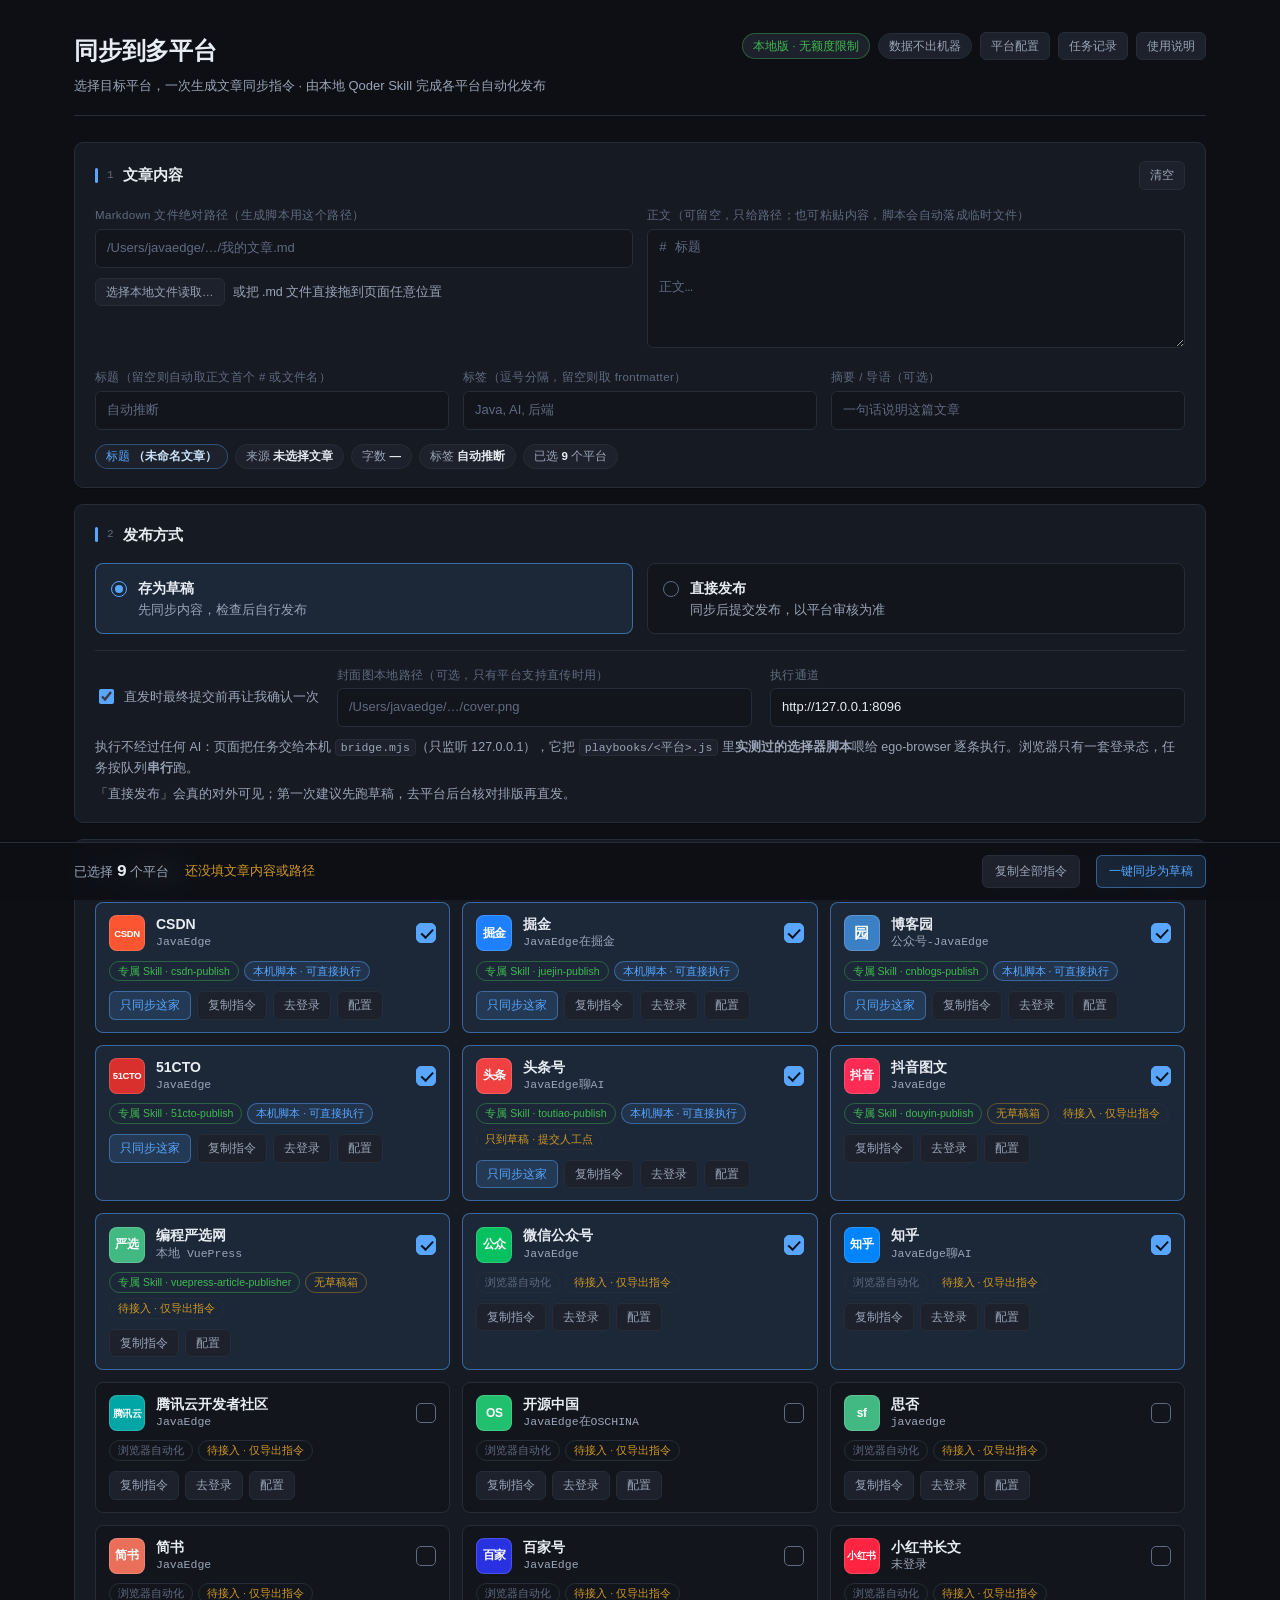
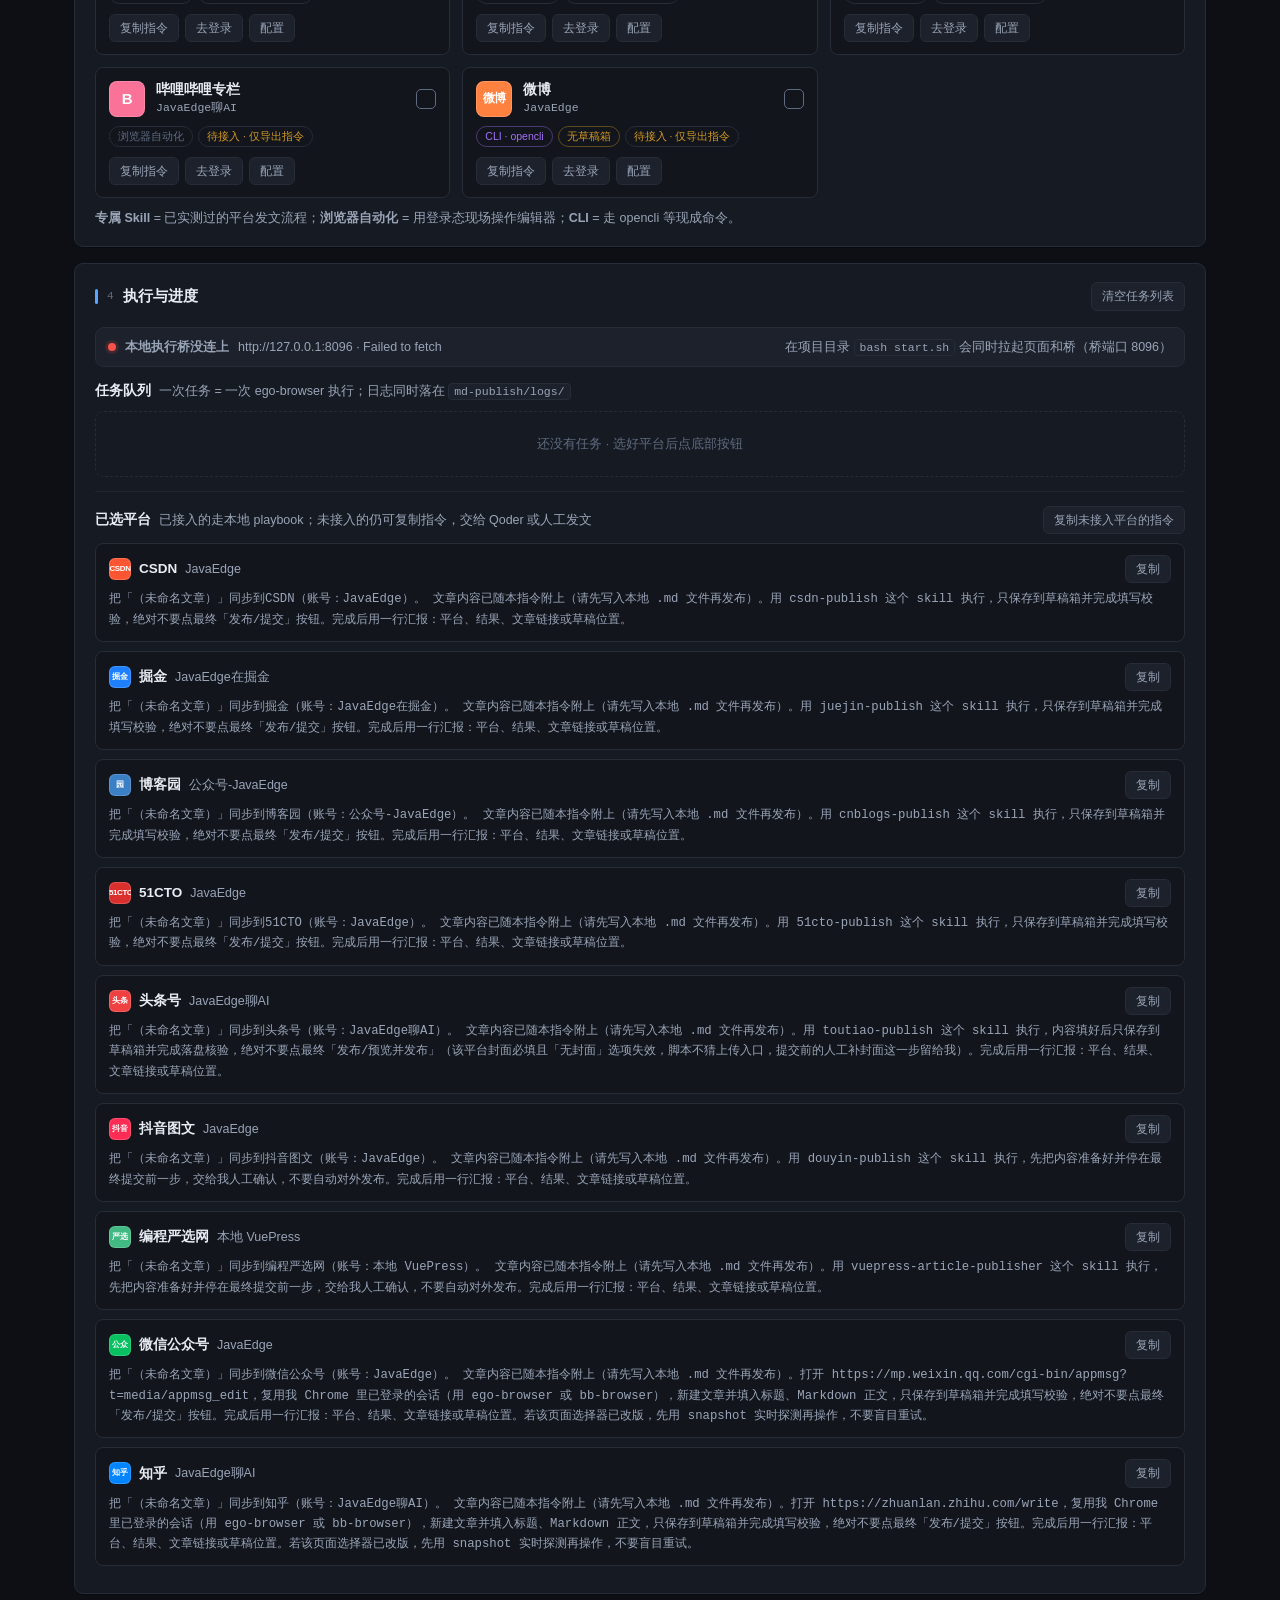
==== projects/md-publish/index.html @ 03138084 "1" ====
<!doctype html>
<html lang="zh-CN">
<head>
<meta charset="utf-8">
<meta name="viewport" content="width=device-width, initial-scale=1">
<title>MD 多平台同步台</title>
<style>
  /* ===== 暗色 token：与本机 dashboard (assets/dashboard.html) 同一套 ===== */
  :root{
    --bg:#0d0f14; --card:#161a22; --panel-2:#1c212b; --line:#262c38; --line-soft:#20252f;
    --text:#e8ecf3; --sub:#9aa5b8; --sub2:#5f6b80;
    --accent:#58a6ff; --accent-soft:rgba(88,166,255,.10);
    --ok:#3fb950; --warn:#d29922; --danger:#f85149; --info:#58a6ff; --purple:#a371f7;
    --mono:ui-monospace,SFMono-Regular,"SF Mono",Menlo,monospace;
    --r:9px; --r-sm:6px;
    --shadow:0 1px 0 rgba(0,0,0,.25);
  }
  *{box-sizing:border-box}
  html,body{margin:0;padding:0}
  body{
    background:var(--bg); color:var(--text);
    font-family:-apple-system,BlinkMacSystemFont,"PingFang SC","Microsoft YaHei",sans-serif;
    font-size:14px; line-height:1.6; -webkit-font-smoothing:antialiased;
  }
  ::selection{background:rgba(88,166,255,.28)}
  .wrap{max-width:1180px;margin:0 auto;padding:32px 24px 120px}
  /* ---------- header ---------- */
  header.top{display:flex;align-items:flex-start;justify-content:space-between;gap:20px;
    border-bottom:1px solid var(--line);padding-bottom:18px;margin-bottom:26px;flex-wrap:wrap}
  h1{font-size:24px;font-weight:650;margin:0 0 6px;letter-spacing:-.01em}
  .tagline{color:var(--sub);font-size:13px;margin:0}
  .badges{display:flex;gap:8px;align-items:center;flex-wrap:wrap}
  .pill{display:inline-flex;align-items:center;gap:5px;font-size:11.5px;color:var(--sub);background:var(--panel-2);
    border:1px solid var(--line);border-radius:20px;padding:3px 10px;font-weight:500;white-space:nowrap}
  .pill.free{color:var(--ok);border-color:rgba(63,185,80,.4)}
  .pill b{font-weight:600}
  /* ---------- cards ---------- */
  section.card{background:var(--card);border:1px solid var(--line);border-radius:var(--r);padding:18px 20px;margin-bottom:16px;box-shadow:var(--shadow)}
  .sec-h{display:flex;align-items:center;gap:9px;margin:0 0 16px}
  .sec-h::before{content:"";width:3px;height:15px;background:var(--info);border-radius:2px;flex:none}
  .sec-h .idx{font-family:var(--mono);font-size:11px;color:var(--sub2);font-weight:400}
  .sec-h h2{font-size:15px;font-weight:600;margin:0}
  .sec-h .spacer{flex:1}
  .hint{color:var(--sub);font-size:12.5px;margin:10px 0 0}
  .hint.warn{color:var(--warn)}
  .hint b{color:var(--sub)}
  /* ---------- buttons ---------- */
  .btn{font:inherit;font-size:12px;border:1px solid var(--line);background:var(--panel-2);color:var(--sub);
    border-radius:var(--r-sm);padding:6px 12px;cursor:pointer;transition:.15s;white-space:nowrap;font-weight:500}
  .btn:hover{color:var(--text);border-color:var(--sub2);background:#212734}
  .btn.sm{padding:4px 10px;font-size:11.5px}
  .btn.primary{background:rgba(88,166,255,.14);border-color:rgba(88,166,255,.45);color:var(--info)}
  .btn.primary:hover{background:rgba(88,166,255,.22);color:#cfe6ff}
  .btn.dark{background:var(--info);border-color:var(--info);color:#0b111a;font-weight:600}
  .btn.dark:hover{background:#79b8ff;border-color:#79b8ff;color:#0b111a}
  .btn:disabled{opacity:.4;cursor:not-allowed}
  .btn-row{display:flex;gap:8px;flex-wrap:wrap;align-items:center}
  /* ---------- inputs ---------- */
  input[type=text],textarea,select{font:inherit;font-size:13px;color:var(--text);background:#12151c;
    border:1px solid var(--line);border-radius:var(--r-sm);padding:8px 11px;outline:none;transition:.15s;width:100%}
  input[type=text]:focus,textarea:focus,select:focus{border-color:var(--info);box-shadow:0 0 0 3px rgba(88,166,255,.13);background:#141922}
  input::placeholder,textarea::placeholder{color:var(--sub2)}
  select{cursor:pointer}
  textarea{resize:vertical;font-family:var(--mono);line-height:1.55}
  label.fl{display:block;font-size:11.5px;color:var(--sub2);margin:0 0 5px;font-weight:500;letter-spacing:.03em}
  .grid-2{display:grid;grid-template-columns:1fr 1fr;gap:14px}
  .grid-3{display:grid;grid-template-columns:1fr 1fr 1fr;gap:14px}
  @media(max-width:820px){.grid-2,.grid-3{grid-template-columns:1fr}}
  /* ---------- article ---------- */
  .drop{border:1.5px dashed var(--line);border-radius:8px;padding:16px;text-align:center;color:var(--sub2);cursor:pointer;transition:.15s;background:#12151c}
  .drop:hover,.drop.on{border-color:var(--info);background:var(--accent-soft);color:var(--info)}
  .meta{display:flex;gap:7px;flex-wrap:wrap;margin-top:14px}
  .meta span{font-size:11.5px;color:var(--sub);background:var(--panel-2);border:1px solid var(--line);border-radius:20px;padding:2px 10px}
  .meta span b{color:var(--text);font-weight:600}
  .meta span.title{border-color:rgba(88,166,255,.35);color:var(--info);max-width:100%;overflow:hidden;text-overflow:ellipsis;white-space:nowrap}
  .meta span.title b{color:#cfe6ff}
  /* ---------- mode ---------- */
  .modes{display:grid;grid-template-columns:1fr 1fr;gap:14px}
  @media(max-width:820px){.modes{grid-template-columns:1fr}}
  .mode{border:1px solid var(--line);border-radius:8px;padding:13px 15px;cursor:pointer;display:flex;gap:11px;align-items:flex-start;transition:.15s;background:#12151c}
  .mode:hover{border-color:var(--sub2)}
  .mode.on{border-color:rgba(88,166,255,.55);background:var(--accent-soft)}
  .radio{width:16px;height:16px;border-radius:50%;border:1.5px solid var(--sub2);flex:none;margin-top:4px;display:grid;place-items:center}
  .mode.on .radio{border-color:var(--info)}
  .mode.on .radio::after{content:"";width:8px;height:8px;border-radius:50%;background:var(--info)}
  .mode .t{font-weight:600;font-size:14px}
  .mode .d{color:var(--sub);font-size:12.5px;margin-top:1px}
  .opts{display:flex;gap:18px;flex-wrap:wrap;align-items:center;margin-top:16px;padding-top:15px;border-top:1px solid var(--line)}
  .ck{display:inline-flex;gap:7px;align-items:center;font-size:12.5px;cursor:pointer;color:var(--sub)}
  .ck:hover{color:var(--text)}
  .ck input{width:15px;height:15px;accent-color:var(--info);cursor:pointer}
  .mini{width:auto;min-width:150px}
  .field{flex:1;min-width:190px}
  /* ---------- platform grid ---------- */
  .tools{display:flex;gap:8px;align-items:center;flex-wrap:wrap}
  .pgrid{display:grid;grid-template-columns:repeat(auto-fill,minmax(272px,1fr));gap:12px;margin-top:4px}
  .pcard{border:1px solid var(--line);border-radius:8px;padding:12px 13px;background:#12151c;transition:.15s;position:relative;cursor:pointer}
  .pcard:hover{border-color:var(--sub2);background:#151a23}
  .pcard.on{border-color:rgba(88,166,255,.5);background:var(--accent-soft)}
  .pcard .row{display:flex;align-items:center;gap:11px}
  .logo{width:36px;height:36px;border-radius:8px;flex:none;display:grid;place-items:center;font-size:12.5px;font-weight:700;
    color:#fff;letter-spacing:-.4px;overflow:hidden;box-shadow:inset 0 0 0 1px rgba(255,255,255,.16)}
  .pinfo{flex:1;min-width:0}
  .pname{font-weight:600;font-size:14px;line-height:1.3;display:flex;align-items:center;gap:6px}
  .pacc{font-size:11.5px;color:var(--sub);white-space:nowrap;overflow:hidden;text-overflow:ellipsis;font-family:var(--mono)}
  .box{width:20px;height:20px;border-radius:5px;border:1.5px solid var(--sub2);flex:none;background:transparent;display:grid;place-items:center;transition:.15s}
  .pcard.on .box{background:var(--info);border-color:var(--info)}
  .pcard.on .box::after{content:"";width:5px;height:10px;border:solid #0b111a;border-width:0 2px 2px 0;transform:rotate(43deg) translateY(-1px)}
  .tags{display:flex;gap:5px;margin-top:9px;flex-wrap:wrap}
  .tg{font-size:10.5px;padding:1px 8px;border-radius:20px;border:1px solid var(--line);color:var(--sub2);white-space:nowrap}
  .tg.skill{border-color:rgba(63,185,80,.4);color:var(--ok)}
  .tg.cli{border-color:rgba(163,113,247,.4);color:var(--purple)}
  .tg.new{border-color:rgba(210,153,34,.4);color:var(--warn)}
  .tg.pb{border-color:rgba(88,166,255,.45);color:var(--accent);background:var(--accent-soft)}
  .pacts{display:flex;gap:6px;margin-top:10px}
  /* ---------- preview ---------- */
  .prerow{border:1px solid var(--line);border-radius:8px;padding:11px 13px;margin-bottom:9px;background:#12151c}
  .prerow:hover{border-color:#2f3745}
  .prerow .ph{display:flex;align-items:center;gap:8px;margin-bottom:6px}
  .prerow .ph b{font-size:13.5px}
  .prerow .ph .spacer{flex:1}
  .prerow pre{margin:0;white-space:pre-wrap;word-break:break-word;font-size:12.3px;color:var(--sub);line-height:1.65;
    font-family:-apple-system,BlinkMacSystemFont,"PingFang SC",var(--mono)}
  pre.code{background:#0a0c11;border:1px solid var(--line);color:#c6d0de;border-radius:8px;padding:14px 16px;font-size:11.8px;
    line-height:1.62;overflow:auto;max-height:340px;font-family:var(--mono);margin:0}
  .empty{color:var(--sub2);font-size:13px;text-align:center;padding:26px 0}
  /* ---------- footer bar ---------- */
  .bar{position:fixed;left:0;right:0;bottom:0;background:rgba(13,15,20,.9);backdrop-filter:blur(12px);
    border-top:1px solid var(--line);z-index:40}
  .bar-in{max-width:1180px;margin:0 auto;padding:12px 24px;display:flex;align-items:center;gap:16px;flex-wrap:wrap}
  .bar .cnt{font-size:13px;color:var(--sub)}
  .bar .cnt b{font-family:var(--mono);font-size:17px;color:var(--text);font-weight:600}
  .bar .spacer{flex:1}
  /* ---------- drawer ---------- */
  .mask{position:fixed;inset:0;background:rgba(0,0,0,.62);opacity:0;pointer-events:none;transition:.2s;z-index:60}
  .mask.on{opacity:1;pointer-events:auto}
  .drawer{position:fixed;top:0;right:0;bottom:0;width:min(560px,94vw);background:var(--card);border-left:1px solid var(--line);
    transform:translateX(101%);transition:transform .24s cubic-bezier(.4,0,.2,1);z-index:61;display:flex;flex-direction:column}
  .drawer.on{transform:none}
  .drawer h3{font-size:16px;font-weight:600;margin:0}
  .d-h{padding:16px 20px;border-bottom:1px solid var(--line);display:flex;align-items:center;gap:10px}
  .d-h .spacer{flex:1}
  .d-b{padding:18px 20px 40px;overflow:auto;flex:1}
  .cfg{border:1px solid var(--line);border-radius:8px;padding:12px 13px;margin-bottom:10px;background:#12151c}
  .cfg .grid-3{margin-bottom:8px}
  .cfg .grid-3:last-child{margin-bottom:0}
  #dCfg .grid-3{grid-template-columns:1.1fr 1fr 1fr}
  .x{width:28px;height:28px;border-radius:var(--r-sm);border:1px solid var(--line);background:var(--panel-2);cursor:pointer;font-size:15px;
    color:var(--sub);display:grid;place-items:center;line-height:1}
  .x:hover{color:var(--text);border-color:var(--sub2)}
  .hist{border:1px solid var(--line);border-radius:8px;padding:11px 13px;margin-bottom:10px;font-size:12.5px;background:#12151c}
  .hist .hh{display:flex;align-items:center;gap:9px;margin-bottom:5px}
  .hist .hh b{font-size:13px}
  .hist .hh .spacer{flex:1}
  .hist ul{margin:0;padding-left:18px;color:var(--sub)}
  .hsum{display:flex;gap:6px;flex-wrap:wrap;margin-top:7px}
  .chip{font-size:11px;padding:2px 9px;border-radius:20px;background:var(--panel-2);color:var(--sub2);cursor:pointer;border:1px solid var(--line)}
  .chip:hover{border-color:var(--sub2)}
  .chip.done{border-color:rgba(63,185,80,.45);background:rgba(63,185,80,.12);color:var(--ok)}
  .chip.fail{border-color:rgba(248,81,73,.45);background:rgba(248,81,73,.12);color:var(--danger)}
  .toast{position:fixed;left:50%;bottom:78px;transform:translate(-50%,14px);background:var(--panel-2);color:var(--text);
    border:1px solid var(--sub2);font-size:12.5px;padding:10px 18px;border-radius:8px;opacity:0;pointer-events:none;transition:.22s;z-index:80;
    max-width:80vw;box-shadow:0 10px 30px rgba(0,0,0,.5)}
  .toast.on{opacity:1;transform:translate(-50%,0)}
  .kbd{font-size:11px;background:var(--panel-2);border:1px solid var(--line);border-bottom-width:2px;border-radius:4px;padding:0 5px;font-family:var(--mono);color:var(--sub)}
  ol.help{padding-left:20px;margin:0 0 16px;color:var(--sub);font-size:13px}
  ol.help li{margin-bottom:7px}
  ol.help b{color:var(--text)}
  code.i{background:var(--panel-2);border:1px solid var(--line);border-radius:4px;padding:1px 5px;font-size:11.5px;font-family:var(--mono);color:var(--sub)}
  /* 本地执行桥 + 任务进度 */
  .bridge{display:flex;align-items:center;gap:9px;padding:9px 12px;border:1px solid var(--line);border-radius:var(--r);
    background:var(--panel-2);font-size:12.5px;color:var(--sub);flex-wrap:wrap}
  .dot{width:8px;height:8px;border-radius:50%;background:var(--sub2);flex:none}
  .dot.ok{background:var(--ok);box-shadow:0 0 0 3px rgba(63,185,80,.15)}
  .dot.bad{background:var(--danger);box-shadow:0 0 0 3px rgba(248,81,73,.15)}
  .jobs{display:flex;flex-direction:column;gap:9px}
  .job{border:1px solid var(--line);border-radius:var(--r);background:var(--card);overflow:hidden}
  .job-h{display:flex;align-items:center;gap:9px;padding:9px 12px;font-size:12.5px}
  .job-h b{font-size:13px}
  .job-h .st{font-family:var(--mono);font-size:11px;color:var(--sub2)}
  .badge{font-size:11px;padding:1px 8px;border-radius:20px;border:1px solid var(--line);color:var(--sub)}
  .badge.run{border-color:rgba(88,166,255,.5);background:var(--accent-soft);color:var(--accent)}
  .badge.done{border-color:rgba(63,185,80,.45);background:rgba(63,185,80,.12);color:var(--ok)}
  .badge.err{border-color:rgba(248,81,73,.45);background:rgba(248,81,73,.12);color:var(--danger)}
  .badge.wait{border-color:var(--line);color:var(--sub2)}
  .job-log{border-top:1px solid var(--line-soft);background:#10131a;padding:8px 12px;max-height:170px;overflow:auto;
    font-family:var(--mono);font-size:11px;line-height:1.65;color:var(--sub)}
  .job-log .warn{color:var(--warn)}
  .job-log .fail{color:var(--danger)}
  .job-log .ok{color:var(--ok)}
  .job-log a{color:var(--accent)}
  .link{font-size:12px}
  .empty{border:1px dashed var(--line);border-radius:var(--r);padding:22px;text-align:center;color:var(--sub2);font-size:12.5px}
</style>
</head>
<body>
<div class="wrap">

  <header class="top">
    <div>
      <h1>同步到多平台</h1>
      <p class="tagline">选择目标平台，一次生成文章同步指令 · 由本地 Qoder Skill 完成各平台自动化发布</p>
    </div>
    <div class="badges">
      <span class="pill free">本地版 · 无额度限制</span>
      <span class="pill">数据不出机器</span>
      <button class="btn sm" id="btnCfg">平台配置</button>
      <button class="btn sm" id="btnHist">任务记录</button>
      <button class="btn sm" id="btnHelp">使用说明</button>
    </div>
  </header>

  <!-- ① 文章 -->
  <section class="card">
    <div class="sec-h"><span class="idx">1</span><h2>文章内容</h2><span class="spacer"></span>
      <button class="btn sm" id="btnClear">清空</button>
    </div>
    <div class="grid-2">
      <div>
        <label class="fl">Markdown 文件绝对路径（生成脚本用这个路径）</label>
        <input type="text" id="path" placeholder="/Users/javaedge/…/我的文章.md" spellcheck="false">
        <div class="btn-row" style="margin-top:10px">
          <button class="btn sm" id="btnPick">选择本地文件读取…</button>
          <span class="hint" style="margin:0">或把 .md 文件直接拖到页面任意位置</span>
        </div>
        <input type="file" id="file" accept=".md,.markdown,.txt" style="display:none">
      </div>
      <div>
        <label class="fl">正文（可留空，只给路径；也可粘贴内容，脚本会自动落成临时文件）</label>
        <textarea id="body" rows="5" placeholder="# 标题&#10;&#10;正文…"></textarea>
      </div>
    </div>
    <div class="grid-3" style="margin-top:14px">
      <div><label class="fl">标题（留空则自动取正文首个 # 或文件名）</label><input type="text" id="title" placeholder="自动推断"></div>
      <div><label class="fl">标签（逗号分隔，留空则取 frontmatter）</label><input type="text" id="tags" placeholder="Java, AI, 后端"></div>
      <div><label class="fl">摘要 / 导语（可选）</label><input type="text" id="excerpt" placeholder="一句话说明这篇文章"></div>
    </div>
    <div class="meta" id="meta"></div>
  </section>

  <!-- ② 发布方式 -->
  <section class="card">
    <div class="sec-h"><span class="idx">2</span><h2>发布方式</h2></div>
    <div class="modes">
      <div class="mode on" data-mode="draft">
        <span class="radio"></span>
        <div><div class="t">存为草稿</div><div class="d">先同步内容，检查后自行发布</div></div>
      </div>
      <div class="mode" data-mode="publish">
        <span class="radio"></span>
        <div><div class="t">直接发布</div><div class="d">同步后提交发布，以平台审核为准</div></div>
      </div>
    </div>
    <div class="opts">
      <label class="ck"><input type="checkbox" id="optConfirm" checked>直发时最终提交前再让我确认一次</label>
      <div class="field"><label class="fl" style="margin-bottom:4px">封面图本地路径（可选，只有平台支持直传时用）</label>
        <input type="text" id="cover" class="mini" placeholder="/Users/javaedge/…/cover.png" spellcheck="false">
      </div>
      <div class="field"><label class="fl" style="margin-bottom:4px">执行通道</label>
        <input type="text" id="bridgeUrl" class="mini" value="http://127.0.0.1:8096" spellcheck="false">
      </div>
    </div>
    <p class="hint">执行不经过任何 AI：页面把任务交给本机 <code class="i">bridge.mjs</code>（只监听 127.0.0.1），它把 <code class="i">playbooks/&lt;平台&gt;.js</code> 里<b>实测过的选择器脚本</b>喂给 ego-browser 逐条执行。浏览器只有一套登录态，任务按队列<b>串行</b>跑。</p>
    <p class="hint" style="margin-top:6px">「直接发布」会真的对外可见；第一次建议先跑草稿，去平台后台核对排版再直发。</p>
  </section>

  <!-- ③ 平台 -->
  <section class="card">
    <div class="sec-h"><span class="idx">3</span><h2>文章同步</h2><span class="spacer"></span>
      <div class="tools">
        <button class="btn sm" id="selSkill">只选有 Skill 的</button>
        <button class="btn sm" id="selAll">全选</button>
        <button class="btn sm" id="selNone">清空</button>
      </div>
    </div>
    <div class="pgrid" id="pgrid"></div>
    <p class="hint"><b>专属 Skill</b> = 已实测过的平台发文流程；<b>浏览器自动化</b> = 用登录态现场操作编辑器；<b>CLI</b> = 走 opencli 等现成命令。</p>
  </section>

  <!-- ④ 执行与进度 -->
  <section class="card">
    <div class="sec-h"><span class="idx">4</span><h2>执行与进度</h2><span class="spacer"></span>
      <button class="btn sm" id="btnClearJobs">清空任务列表</button>
    </div>
    <div class="bridge" id="bridgeState"></div>
    <div style="margin-top:13px">
      <div class="btn-row" style="margin-bottom:9px">
        <b style="font-size:13.5px">任务队列</b>
        <span class="hint" style="margin:0">一次任务 = 一次 ego-browser 执行；日志同时落在 <code class="i">md-publish/logs/</code></span>
      </div>
      <div class="jobs" id="jobs"></div>
    </div>
    <div style="margin-top:14px;border-top:1px solid var(--line-soft);padding-top:14px">
      <div class="btn-row" style="margin-bottom:9px">
        <b style="font-size:13.5px">已选平台</b>
        <span class="hint" style="margin:0">已接入的走本地 playbook；未接入的仍可复制指令，交给 Qoder 或人工发文</span>
        <span class="spacer" style="flex:1"></span>
        <button class="btn sm" id="btnExportPending">复制未接入平台的指令</button>
      </div>
      <div id="preview"></div>
    </div>
  </section>
</div>

<!-- footer -->
<div class="bar"><div class="bar-in">
  <div class="cnt">已选择 <b id="cnt">0</b> 个平台</div>
  <div class="cnt" style="color:var(--sub);font-size:12.5px" id="barHint">免费无限次 · 选择器脚本全在本机执行</div>
  <div class="spacer"></div>
  <button class="btn" id="btnBatch">复制全部指令</button>
  <button class="btn primary" id="btnRun">存为草稿</button>
</div></div>

<!-- drawers -->
<div class="mask" id="mask"></div>

<div class="drawer" id="dHelp">
  <div class="d-h"><h3>使用说明</h3><span class="spacer"></span><button class="x" data-close>×</button></div>
  <div class="d-b">
    <ol class="help">
      <li>第 ① 步填文章的<b>绝对路径</b>（Finder 里选中文件 → 右键按住 option → 拷贝为路径名称）。只粘贴正文不填路径也行，但 playbook 需要落盘文件才能读原文。</li>
      <li>第 ② 步选发布方式。<b>第一次跑请选「存为草稿」</b>，到平台后台看一眼排版再决定直发。</li>
      <li>第 ③ 步点选平台。卡片上标 <b>本机脚本</b> 的已经接好（掘金 / CSDN / 博客园 / 51CTO / 头条号），标 <b>待接入</b> 的只能导出指令；想单跑一家就点卡片上的「只同步这家」。</li>
      <li>点底部「存为草稿 / 直接发布」后，本机 <code class="i">bridge.mjs</code> 会把 <code class="i">playbooks/&lt;平台&gt;.js</code> 喂给 ego-browser 逐条执行——<b>全程没有大模型参与</b>，选择器都是 skill 里实测过的固定路径，所以不限次数、不消耗任何额度。</li>
      <li>进度在第 ④ 步实时刷新；失败的任务会把页面提示原文写进日志（<code class="i">md-publish/logs/job-*.log</code>），照抄报错就能定位。</li>
      <li>平台报「未登录」时：在弹出的 Ego Lite 窗口里登录一次那个平台，再点一次按钮即可（登录态存在 Ego Lite，不影响你日常 Chrome）。</li>
      <li>只想补发其中几个平台：取消勾选别的平台再点按钮。</li>
    </ol>
    <p class="hint">前置条件：本机装有 <code class="i">ego-browser</code>（桥会在 /api/status 里报告能否找到它），并且页面与桥同源在本机打开。桥只监听 127.0.0.1:8096，不对外提供服务。</p>
  </div>
</div>

<div class="drawer" id="dCfg">
  <div class="d-h"><h3>平台配置</h3><span class="spacer"></span><button class="btn sm" id="btnReset">恢复默认</button><button class="x" data-close>×</button></div>
  <div class="d-b">
    <div class="cfg" style="background:var(--panel-2)">
      <div class="grid-3">
        <div><label class="fl">新增自定义平台</label><input type="text" id="npName" placeholder="平台名"></div>
        <div><label class="fl">账号名</label><input type="text" id="npAcc" placeholder="JavaEdge"></div>
        <div><label class="fl">编辑器地址</label><input type="text" id="npUrl" placeholder="https://…/write"></div>
      </div>
      <div class="btn-row"><button class="btn sm primary" id="btnAddP">添加平台</button>
        <span class="hint" style="margin:0">自定义平台走通用浏览器自动化</span></div>
    </div>
    <div id="cfgList"></div>
  </div>
</div>

<div class="drawer" id="dHist">
  <div class="d-h"><h3>任务记录</h3><span class="spacer"></span><button class="btn sm" id="btnClearHist">清空</button><button class="x" data-close>×</button></div>
  <div class="d-b" id="histList"></div>
</div>

<div class="toast" id="toast"></div>

<script>
/* ============================ 数据 ============================ */
const LS_KEY = 'mdps.v1';

const DEFAULTS = [
  {id:'csdn',        name:'CSDN',            acc:'JavaEdge',        kind:'skill',  skill:'csdn-publish',  pb:true, editor:'https://editor.csdn.net/md/',                              color:'#fc5531', mark:'CSDN', on:true},
  {id:'juejin',      name:'掘金',            acc:'JavaEdge在掘金',  kind:'skill',  skill:'juejin-publish',pb:true, editor:'https://juejin.cn/editor/drafts/new?v=2',                   color:'#1e80ff', mark:'掘金', on:true},
  {id:'cnblogs',     name:'博客园',          acc:'公众号-JavaEdge', kind:'skill',  skill:'cnblogs-publish',pb:true,editor:'https://i.cnblogs.com/articles/edit',                       color:'#3b7fc4', mark:'园',   on:true},
  {id:'51cto',       name:'51CTO',           acc:'JavaEdge',        kind:'skill',  skill:'51cto-publish', pb:true, editor:'https://blog.51cto.com/blogger/publish?old=1&newBloger=2',   color:'#d9302e', mark:'51CTO',on:true},
  {id:'toutiao',     name:'头条号',          acc:'JavaEdge聊AI',    kind:'skill',  skill:'toutiao-publish',pb:true, manual:true, editor:'https://mp.toutiao.com/profile_v4/graphic/publish',          color:'#f04142', mark:'头条', on:true},
  {id:'douyin',      name:'抖音图文',        acc:'JavaEdge',        kind:'skill',  skill:'douyin-publish', editor:'https://creator.douyin.com/',                               color:'#fe2c55', mark:'抖音', on:true, noDraft:true},
  {id:'vuepress',    name:'编程严选网',      acc:'本地 VuePress',   kind:'skill',  skill:'vuepress-article-publisher', editor:'',                            color:'#42b983', mark:'严选', on:true, noDraft:true},
  {id:'wechat',      name:'微信公众号',      acc:'JavaEdge',        kind:'browser',skill:'',                editor:'https://mp.weixin.qq.com/cgi-bin/appmsg?t=media/appmsg_edit', color:'#07c160', mark:'公众', on:true},
  {id:'zhihu',       name:'知乎',            acc:'JavaEdge聊AI',    kind:'browser',skill:'',                editor:'https://zhuanlan.zhihu.com/write',                         color:'#0084ff', mark:'知乎', on:true},
  {id:'cnblog_dev',  name:'腾讯云开发者社区', acc:'JavaEdge',        kind:'browser',skill:'',                editor:'https://cloud.tencent.com/developer/article/write',         color:'#00a6a6', mark:'腾讯云',on:false},
  {id:'oschina',     name:'开源中国',        acc:'JavaEdge在OSCHINA',kind:'browser',skill:'',               editor:'https://my.oschina.net/editor/markdown',                   color:'#21c06e', mark:'OS',   on:false},
  {id:'segmentfault',name:'思否',            acc:'javaedge',        kind:'browser',skill:'',                editor:'https://segmentfault.com/write',                           color:'#42b983', mark:'sf',   on:false},
  {id:'jianshu',     name:'简书',            acc:'JavaEdge',        kind:'browser',skill:'',                editor:'https://www.jianshu.com/writer',                           color:'#ea6f5a', mark:'简书', on:false},
  {id:'baijiahao',   name:'百家号',          acc:'JavaEdge',        kind:'browser',skill:'',                editor:'https://baijiahao.baidu.com/builder/rc/edit',               color:'#2932e1', mark:'百家', on:false},
  {id:'xiaohongshu', name:'小红书长文',      acc:'未登录',          kind:'browser',skill:'',                editor:'https://creator.xiaohongshu.com/publish/publish',          color:'#ff2442', mark:'小红书',on:false},
  {id:'bilibili',    name:'哔哩哔哩专栏',    acc:'JavaEdge聊AI',    kind:'browser',skill:'',                editor:'https://member.bilibili.com/article/web/home',             color:'#fb7299', mark:'B',    on:false},
  {id:'weibo',       name:'微博',            acc:'JavaEdge',        kind:'cli',    skill:'opencli',         editor:'https://weibo.com',                                        color:'#ff8140', mark:'微博', on:false, noDraft:true},
];

/* ============================ 状态 ============================ */
const saved = load();
const P = (saved.platforms && saved.platforms.length) ? saved.platforms : DEFAULTS.map(x => ({...x}));
// 老存档没有 pb 字段（是否已接 playbook）：以代码里的 DEFAULTS 为准回填
P.forEach(p => { const d = DEFAULTS.find(x => x.id === p.id); if (d) { if (p.pb === undefined) p.pb = d.pb; if (p.manual === undefined) p.manual = d.manual } });
const S = Object.assign({
  path:'', body:'', title:'', tags:'', excerpt:'',
  mode:'draft', confirm:true, cover:'', bridge:'http://127.0.0.1:8096'
}, saved.app || {});
// 旧版本里 cover 是布尔开关、workdir/perm/serial 是「生成脚本」时代的字段：清洗成字符串，防止 .trim() 抛错
['path','body','title','tags','excerpt','cover','bridge'].forEach(k => { if (typeof S[k] !== 'string') S[k] = k === 'bridge' ? 'http://127.0.0.1:8096' : '' });
if (S.mode !== 'publish') S.mode = 'draft';
S.confirm = S.confirm !== false;
delete S.workdir; delete S.perm; delete S.serial;
let HIST = saved.hist || [];

function load(){ try{ return JSON.parse(localStorage.getItem(LS_KEY) || '{}') }catch(e){ return {} } }
function persist(){
  localStorage.setItem(LS_KEY, JSON.stringify({
    platforms: P, app: {...S, body: S.body.length > 60000 ? '' : S.body}, hist: HIST.slice(0,60)
  }));
}

/* ============================ 工具 ============================ */
const $ = s => document.querySelector(s);
const esc = s => String(s ?? '').replace(/[&<>"]/g, c => ({'&':'&amp;','<':'&lt;','>':'&gt;','"':'&quot;'}[c]));
let tt;
function toast(msg){ const el=$('#toast'); el.textContent=msg; el.classList.add('on'); clearTimeout(tt); tt=setTimeout(()=>el.classList.remove('on'),2200) }
function copyText(t){
  if (navigator.clipboard && window.isSecureContext) return navigator.clipboard.writeText(t).then(()=>true).catch(()=>legacy(t));
  return Promise.resolve(legacy(t));
  function legacy(x){ const ta=document.createElement('textarea'); ta.value=x; ta.style.position='fixed'; ta.style.opacity='0';
    document.body.appendChild(ta); ta.select(); let ok=false; try{ ok=document.execCommand('copy') }catch(e){} ta.remove(); return ok }
}
function download(name, text){
  const a=document.createElement('a'); a.href=URL.createObjectURL(new Blob([text],{type:'text/plain;charset=utf-8'}));
  a.download=name; document.body.appendChild(a); a.click(); a.remove(); setTimeout(()=>URL.revokeObjectURL(a.href),1500);
}

/* ============================ 文章解析 ============================ */
function parseArticle(){
  const text = S.body || '';
  let title = S.title.trim(), tags = S.tags.trim(), excerpt = S.excerpt.trim();
  const fm = text.match(/^---\s*\n([\s\S]*?)\n---/);
  if (fm) {
    const t = fm[1].match(/^\s*title\s*:\s*(.+)$/m); if (t && !title) title = t[1].trim().replace(/^["']|["']$/g,'');
    const g = fm[1].match(/^\s*(?:tags|categories)\s*:\s*(.+)$/m); if (g && !tags) tags = g[1].replace(/[\[\]]/g,'').trim();
  }
  if (!title) { const h = text.match(/^\s*#\s+(.+)$/m); if (h) title = h[1].trim() }
  if (!title && S.path) title = S.path.split('/').pop().replace(/\.(md|markdown|txt)$/i,'');
  const chars = text.replace(/\s+/g,'').length;
  return { title: title || '（未命名文章）', tags, excerpt, chars, hasFile: !!S.path.trim(), hasBody: chars>0 };
}
function articleSource(){
  const p = S.path.trim();
  if (p) return '文章文件：' + p;
  return '文章内容已随本指令附上（请先写入本地 .md 文件再发布）';
}
function filename(){ const p=S.path.trim(); return p ? p.split('/').pop() : (S.body ? '粘贴内容' : '未选择文章') }

/* ============================ 指令生成 ============================ */
function modeText(p){
  if (p && p.manual) return '内容填好后只保存到草稿箱并完成落盘核验，绝对不要点最终「发布/预览并发布」（该平台封面必填且「无封面」选项失效，脚本不猜上传入口，提交前的人工补封面这一步留给我）';
  const draft = S.mode === 'draft';
  if (p && p.noDraft) {
    return draft ? '先把内容准备好并停在最终提交前一步，交给我人工确认，不要自动对外发布'
                 : (S.confirm ? '内容准备好后，点最终发布前先把标题/正文给我确认一次' : '内容校验无误后直接提交发布');
  }
  if (draft) return '只保存到草稿箱并完成填写校验，绝对不要点最终「发布/提交」按钮';
  return S.confirm ? '填完校验无误后走到发布环节，但点最终「发布」前先把标题/封面/标签给我确认一次'
                   : '填完校验无误后直接提交发布，无需再问我';
}
function tail(){
  const bits = [];
  if (S.tags.trim()) bits.push('标签/分类用：' + S.tags.trim());
  if (S.excerpt.trim()) bits.push('摘要用：' + S.excerpt.trim());
  if (S.cover.trim()) bits.push('封面图用本地文件：' + S.cover.trim());
  bits.push('完成后用一行汇报：平台、结果、文章链接或草稿位置');
  return bits.join('；');
}
function buildPrompt(p){
  const src = articleSource();
  const head = '把「' + parseArticle().title + '」同步到' + p.name + '（账号：' + p.acc + '）。';
  if (p.kind === 'skill') {
    return head + ' ' + src + '。用 ' + p.skill + ' 这个 skill 执行，' + modeText(p) + '。' + tail() + '。';
  }
  if (p.kind === 'cli') {
    return head + ' ' + src + '。用 ' + p.skill + ' 等现成 CLI 能力完成' + p.name + '发文，' + modeText(p) + '。' + tail() + '。';
  }
  const ed = p.editor ? '打开 ' + p.editor : '自行进入' + p.name + '创作中心';
  return head + ' ' + src + '。' + ed + '，复用我 Chrome 里已登录的会话（用 ego-browser 或 bb-browser），'
       + '新建文章并填入标题、Markdown 正文，' + modeText(p) + '。' + tail()
       + '。若该页面选择器已改版，先用 snapshot 实时探测再操作，不要盲目重试。';
}

/* ============================ 本地执行桥（页面点按钮 → 127.0.0.1:8096 → ego-browser playbook，全程无 LLM） ============================ */
const BRIDGE_API = () => String(S.bridge || 'http://127.0.0.1:8096').replace(/\/+$/, '');
let PB_ONLINE = null;                       // 桥报告的已接入 playbook 列表；null = 还不知道（按本地 pb 标记走）
const BS = { ok:false, err:'', status:null, jobs:[], queue:0, timer:null };
const dispatchable = p => !!p.pb && (PB_ONLINE === null || PB_ONLINE.includes(p.id));

async function api(path, opt){
  const ctl = new AbortController(); const t = setTimeout(() => ctl.abort(), 8000);
  try {
    const r = await fetch(BRIDGE_API() + path, Object.assign({ headers:{ 'content-type':'application/json' }, signal: ctl.signal }, opt));
    const j = await r.json().catch(() => ({}));
    if (!r.ok) throw new Error(j.error || ('HTTP ' + r.status));
    return j;
  } finally { clearTimeout(t) }
}
async function pollStatus(){
  try { const d = await api('/api/status'); BS.status = d; BS.ok = true; BS.err = ''; PB_ONLINE = d.playbooks || [] }
  catch (e) { BS.ok = false; BS.err = e.message; PB_ONLINE = null }
  renderBridge(); renderGrid(); renderCount();
}
async function pollJobs(){
  try { const d = await api('/api/jobs'); BS.jobs = d.jobs || []; BS.queue = d.queue || 0; BS.ok = true; BS.err = '' }
  catch (e) { BS.ok = false; BS.err = e.message }
  renderJobs(); renderBridge();
  const live = BS.jobs.some(j => j.state === 'running' || j.state === 'queued');
  clearTimeout(BS.timer);
  BS.timer = setTimeout(pollJobs, live ? 1500 : 6000);
}
function renderBridge(){
  const el = $('#bridgeState'); if (!el) return;
  if (!BS.ok) {
    el.innerHTML = '<span class="dot bad"></span><b>本地执行桥没连上</b><span>' + esc(BRIDGE_API()) + ' · ' + esc(BS.err || '无法连接') + '</span>'
      + '<span class="spacer" style="flex:1"></span><span class="hint" style="margin:0">在项目目录 <code class="i">bash start.sh</code> 会同时拉起页面和桥（桥端口 8096）</span>';
    return;
  }
  const st = BS.status || {};
  const noEgo = !/^\//.test(String(st.ego || ''));
  el.innerHTML = '<span class="dot ok"></span><b>执行桥在线</b><span>' + esc(String(st.ego || '')) + '</span>'
    + '<span>队列 ' + (BS.queue || 0) + (st.running ? ' · 正在执行' : '') + '</span>'
    + '<span class="spacer" style="flex:1"></span>'
    + '<span>已接 playbook：' + ((st.playbooks || []).map(esc).join(' / ') || '<b style="color:var(--danger)">空</b>') + '</span>'
    + (noEgo ? '<span style="color:var(--danger)">· 本机找不到 ego-browser</span>' : '');
}
const ST_MAP = { running:['run','执行中'], queued:['wait','排队中'], done:['done','完成'], error:['err','失败'] };
function logLine(s){
  const cls = /FAILED|失败|Error/i.test(s) ? 'fail' : (/warn|note|retry/i.test(s) ? 'warn' : (/_OK/.test(s) ? 'ok' : ''));
  const html = esc(s).replace(/(https?:\/\/[^\s"'）)、]+)/g, '<a href="$1" target="_blank" rel="noopener">$1</a>');
  return '<div class="' + cls + '">' + html + '</div>';
}
function renderJobs(){
  const el = $('#jobs'); if (!el) return;
  if (!BS.jobs.length) { el.innerHTML = '<div class="empty">还没有任务 · 选好平台后点底部按钮</div>'; return }
  el.innerHTML = BS.jobs.map(j => {
    const [cls, label] = ST_MAP[j.state] || ['wait', j.state];
    const p = P.find(x => x.id === j.platform) || { name: j.platform, mark: j.platform.slice(0, 2), color: '#5b6370' };
    const dur = j.ended ? Math.max(1, Math.round((j.ended - j.started) / 1000)) + 's' : (j.state === 'running' ? '进行中…' : '');
    const manual = p.manual && j.mode === 'publish' ? '<span class="badge wait">只到草稿 · 需人工提交</span>' : '';
    const link = j.link && /^https?:/.test(j.link)
      ? '<a class="link" href="' + esc(j.link) + '" target="_blank" rel="noopener">打开文章</a>'
      : (j.link ? '<span class="hint" style="margin:0">' + esc(j.link) + '</span>' : '');
    return '<div class="job"><div class="job-h">'
      + '<span class="logo" style="width:20px;height:20px;border-radius:6px;' + logoStyle(p) + ';font-size:8px">' + esc(p.mark) + '</span>'
      + '<b>' + esc(p.name) + '</b><span class="badge ' + cls + '">' + esc(label) + '</span>' + manual
      + '<span class="st">' + esc(j.mode === 'publish' ? '直发' : '草稿') + ' · #' + j.id + (dur ? ' · ' + dur : '') + '</span>'
      + '<span class="spacer"></span>' + link
      + '</div><div class="job-log">' + (j.steps || []).map(logLine).join('') + '</div></div>';
  }).join('');
}
function needFile(){
  const p = S.path.trim();
  if (p) return p;
  toast('playbook 只读本地文件：请把正文存成 .md 再填绝对路径（只粘贴内容无法交给桥）');
  return '';
}
async function dispatch(list){
  const pb = list.filter(dispatchable);
  const todo = list.filter(p => !dispatchable(p));
  if (!pb.length) {
    if (list.length) { exportPending(list); toast('这些平台还没接 playbook，已改为复制它们的发文指令') }
    else toast('先选平台');
    return;
  }
  const file = needFile(); if (!file) return;
  if (S.mode === 'publish' && S.confirm) {
    const msg = '直发模式：把《' + parseArticle().title + '」提交发布到 ' + pb.map(p => p.name).join('、') + '\n发布后对外可见，确认继续？'
      + (pb.some(p => p.manual) ? '\n\n注意：' + pb.filter(p => p.manual).map(p => p.name).join('、') + ' 只做到草稿箱，最终提交要人工补封面后点发布。' : '');
    if (!confirm(msg)) {
      toast('已取消，什么都没提交'); return;
    }
  }
  const art = { title: S.title.trim(), tags: S.tags.split(/[,，]/).map(x => x.trim()).filter(Boolean), summary: S.excerpt.trim(), cover: S.cover.trim() };
  const sent = [];
  for (const p of pb) {
    try {
      const r = await api('/api/publish', { method:'POST', body: JSON.stringify(Object.assign({ platform: p.id, file, mode: S.mode }, art)) });
      if (r && r.ok) sent.push(p); else toast(p.name + ' 派单失败：' + ((r && r.error) || '未知'));
    } catch (e) { toast(p.name + ' 派单失败：' + e.message) }
  }
  if (todo.length) toast('未接 playbook：' + todo.map(p => p.name).join('、') + '（第 ④ 步可复制它们的指令）');
  if (sent.length) {
    HIST.unshift({ time: new Date().toLocaleString('zh-CN'), title: parseArticle().title, n: sent.length,
      mode: S.mode === 'draft' ? '草稿' : '直发', file: filename(), platforms: sent.map(p => p.name), st: sent.map(() => 0) });
    HIST = HIST.slice(0, 60); renderHist();
  }
  pollJobs();
}
function exportPending(list){
  const txt = list.map((p, i) => (i + 1) + '. ' + buildPrompt(p)).join('\n');
  copyText('【多平台同步 · 未接 playbook 的平台】\n文章：' + (S.path.trim() || '(粘贴内容)') + '\n标题：' + parseArticle().title
    + '\n模式：' + (S.mode === 'draft' ? '只存草稿' : '直接发布') + '\n\n' + txt).then(() => toast('已复制 ' + list.length + ' 条指令'));
}

function buildBatch(){
  const list = P.filter(p => p.on);
  const head = '【多平台同步】把这篇文章依次同步到 ' + list.length + ' 个平台，一个做完再做下一个：\n'
    + '文章：' + (S.path.trim() || '(粘贴内容)') + '\n标题：' + parseArticle().title + '\n'
    + (S.tags.trim() ? '标签：' + S.tags.trim() + '\n' : '')
    + '模式：' + (S.mode==='draft' ? '只存草稿' : '直接发布') + '\n\n';
  return head + list.map((p,i) => (i+1) + '. ' + buildPrompt(p)).join('\n');
}

/* ============================ 渲染 ============================ */
function logoStyle(p){
  const c = p.color || '#5b6370';
  const fs = (p.mark||'').length >= 3 ? 9.5 : (p.mark||'').length === 2 ? 12 : 15;
  return 'background:' + c + ';font-size:' + fs + 'px';
}
function renderMeta(){
  const a = parseArticle();
  $('#meta').innerHTML =
      '<span class="title">标题 <b>' + esc(a.title) + '</b></span>'
    + '<span>来源 <b>' + esc(filename()) + '</b></span>'
    + '<span>字数 <b>' + (a.chars ? a.chars.toLocaleString() : '—') + '</b></span>'
    + '<span>标签 <b>' + esc(a.tags || '自动推断') + '</b></span>'
    + '<span>已选 <b>' + P.filter(p=>p.on).length + '</b> 个平台</span>';
}
function kindTag(p){
  const nd = p.noDraft ? '<span class="tg new">无草稿箱</span>' : '';
  if (p.kind === 'skill') return '<span class="tg skill">专属 Skill · ' + esc(p.skill) + '</span>' + nd;
  if (p.kind === 'cli')   return '<span class="tg cli">CLI · ' + esc(p.skill) + '</span>' + nd;
  return '<span class="tg">浏览器自动化</span>' + nd;
}
function renderGrid(){
  $('#pgrid').innerHTML = P.map(p => {
    const can = dispatchable(p);
    return `
    <div class="pcard ${p.on?'on':''}" data-id="${p.id}">
      <div class="row">
        <div class="logo" style="${logoStyle(p)}">${esc(p.mark)}</div>
        <div class="pinfo">
          <div class="pname">${esc(p.name)}</div>
          <div class="pacc">${esc(p.acc || '未设置账号')}</div>
        </div>
        <div class="box"></div>
      </div>
      <div class="tags">${kindTag(p)}${p.custom?'<span class="tg new">自定义</span>':''}
        ${can ? '<span class="tg pb">本机脚本 · 可直接执行</span>' : '<span class="tg" style="color:var(--warn)">待接入 · 仅导出指令</span>'}
        ${p.manual ? '<span class="tg" style="color:var(--warn)">只到草稿 · 提交人工点</span>' : ''}</div>
      <div class="pacts">
        ${can ? '<button class="btn sm primary" data-act="run">只同步这家</button>' : ''}
        <button class="btn sm" data-act="copy">复制指令</button>
        ${p.editor ? '<button class="btn sm" data-act="login">去登录</button>' : ''}
        <button class="btn sm" data-act="cfg">配置</button>
      </div>
    </div>`;
  }).join('');
}
function renderPreview(){
  const list = P.filter(p => p.on);
  const el = $('#preview');
  if (!list.length) { el.innerHTML = '<div class="empty">还没有选择平台 · 到第 ③ 步点选</div>'; return }
  el.innerHTML = list.map(p => `
    <div class="prerow">
      <div class="ph"><span class="logo" style="width:22px;height:22px;border-radius:6px;${logoStyle(p)};font-size:8px">${esc(p.mark)}</span>
        <b>${esc(p.name)}</b><span class="hint" style="margin:0">${esc(p.acc)}</span>
        <span class="spacer"></span><button class="btn sm" data-copy="${p.id}">复制</button></div>
      <pre>${esc(buildPrompt(p))}</pre>
    </div>`).join('');
}
function renderCount(){
  const list = P.filter(p => p.on);
  const ready = list.filter(dispatchable), todo = list.filter(p => !dispatchable(p));
  $('#cnt').textContent = list.length;
  const btn = $('#btnRun'); if (btn) btn.textContent = S.mode === 'draft' ? '一键同步为草稿' : '一键直接发布';
  const a = parseArticle();
  $('#barHint').innerHTML =
      (!a.hasFile && !a.hasBody && !S.body.trim()) ? '<span style="color:var(--warn)">还没填文章内容或路径</span>'
    : (!BS.ok ? '<span style="color:var(--danger)">执行桥未连接 · 起不来就在项目目录跑 bash start.sh</span>'
    : (ready.length ? ready.length + ' 个平台可自动执行' + (todo.length ? ' · ' + todo.length + ' 个待接入' : '')
        + (S.mode === 'publish' ? ' · <b style="color:var(--warn)">直发：提交即对外可见</b>' : ' · 草稿：不对外发布')
      : '选中的平台都还没接 playbook · 只能导出发文指令'));
}
function renderCfg(){
  $('#cfgList').innerHTML = P.map((p,i) => `
    <div class="cfg">
      <div class="grid-3">
        <div><label class="fl">平台</label><input type="text" data-i="${i}" data-f="name" value="${esc(p.name)}"></div>
        <div><label class="fl">账号名</label><input type="text" data-i="${i}" data-f="acc" value="${esc(p.acc)}"></div>
        <div><label class="fl">类型</label><select data-i="${i}" data-f="kind">
          <option value="browser" ${p.kind==='browser'?'selected':''}>浏览器自动化</option>
          <option value="skill" ${p.kind==='skill'?'selected':''}>专属 Skill</option>
          <option value="cli" ${p.kind==='cli'?'selected':''}>CLI</option></select></div>
      </div>
      <div class="grid-3">
        <div style="grid-column:span 2"><label class="fl">编辑器 / 后台地址</label><input type="text" data-i="${i}" data-f="editor" value="${esc(p.editor)}" spellcheck="false"></div>
        <div><label class="fl">Skill 名 / 标记</label><input type="text" data-i="${i}" data-f="${p.kind==='skill'||p.kind==='cli'?'skill':'mark'}" value="${esc(p.kind==='skill'||p.kind==='cli'?p.skill:p.mark)}"></div>
      </div>
      <div class="btn-row"><label class="ck"><input type="checkbox" data-i="${i}" data-f="on" ${p.on?'checked':''}>默认勾选</label>
        <span class="spacer" style="flex:1"></span>
        ${p.custom?'<button class="btn sm" data-del="'+i+'">删除</button>':''}</div>
    </div>`).join('');
}
function renderHist(){
  const el = $('#histList');
  if (!HIST.length) { el.innerHTML = '<div class="empty">暂无任务记录</div>'; return }
  el.innerHTML = HIST.map((h,i) => `
    <div class="hist">
      <div class="hh"><b>${esc(h.title)}</b><span class="spacer"></span><span class="hint" style="margin:0">${esc(h.time)}</span></div>
      <div class="hint" style="margin:0 0 6px">${esc(h.mode)} · ${h.n} 个平台${h.file?' · '+esc(h.file):''}</div>
      <div class="hsum">${h.platforms.map((n,j)=>`<span class="chip ${h.st&&h.st[j]?'done':''}" data-h="${i}" data-j="${j}">${esc(n)}</span>`).join('')}</div>
    </div>`).join('');
}
function refreshAll(){ renderMeta(); renderGrid(); renderPreview(); renderCount(); persist() }

/* ============================ 事件 ============================ */
function bind(){
  // 文章
  $('#path').value = S.path; $('#body').value = S.body; $('#title').value = S.title;
  $('#tags').value = S.tags; $('#excerpt').value = S.excerpt;
  $('#cover').value = S.cover; $('#bridgeUrl').value = S.bridge;
  $('#optConfirm').checked = S.confirm;

  const bindIn = (sel,key,fn) => $(sel).addEventListener('input', e => { S[key] = fn ? fn(e.target.value) : e.target.value; refreshAll() });
  bindIn('#path','path'); bindIn('#body','body'); bindIn('#title','title');
  bindIn('#tags','tags'); bindIn('#excerpt','excerpt'); bindIn('#cover','cover');
  $('#bridgeUrl').addEventListener('input', e => {
    S.bridge = e.target.value.trim(); persist();
    BS.ok = false; BS.err = '连接中…'; renderBridge(); renderGrid(); renderCount();
    pollStatus();
  });
  $('#optConfirm').addEventListener('change', e=>{ S.confirm=e.target.checked; refreshAll() });
  $('#btnClear').addEventListener('click', ()=>{
    S.path=S.body=S.title=S.tags=S.excerpt=''; ['#path','#body','#title','#tags','#excerpt'].forEach(s=>$(s).value=''); refreshAll(); toast('已清空文章内容') });

  // 文件读取
  $('#btnPick').addEventListener('click', ()=>$('#file').click());
  $('#file').addEventListener('change', e=>{ const f=e.target.files[0]; if(f) readFile(f); e.target.value='' });
  ['dragover','dragenter'].forEach(t=>document.addEventListener(t, e=>e.preventDefault()));
  document.addEventListener('drop', e=>{
    e.preventDefault();
    const f = e.dataTransfer.files && e.dataTransfer.files[0]; if (f) readFile(f);
  });
  function readFile(f){
    const r = new FileReader();
    r.onload = () => {
      S.body = String(r.result || ''); $('#body').value = S.body;
      if (f.path) { S.path = f.path; $('#path').value = S.path }
      else if (!S.path) { toast('已读取正文用于预览；跑脚本还需要填绝对路径') }
      refreshAll();
    };
    r.readAsText(f, 'utf-8');
  }

  // 发布方式
  document.querySelectorAll('.mode').forEach(el => el.addEventListener('click', ()=>{
    S.mode = el.dataset.mode;
    document.querySelectorAll('.mode').forEach(m=>m.classList.toggle('on', m===el));
    renderPreview(); renderCount(); persist();
  }));

  // 平台卡
  $('#pgrid').addEventListener('click', e => {
    const card = e.target.closest('.pcard'); if (!card) return;
    const p = P.find(x => x.id === card.dataset.id); if (!p) return;
    const act = e.target.dataset.act;
    if (act === 'copy') { copyText(buildPrompt(p)).then(()=>toast(p.name + ' 指令已复制')); return }
    if (act === 'login') { if (p.editor) window.open(p.editor, '_blank'); return }
    if (act === 'cfg') { openDrawer('#dCfg'); return }
    if (act === 'run') { dispatch([p]); return }
    p.on = !p.on; refreshAll();
  });
  $('#selAll').addEventListener('click', ()=>{ P.forEach(p=>p.on=true); refreshAll() });
  $('#selNone').addEventListener('click', ()=>{ P.forEach(p=>p.on=false); refreshAll() });
  $('#selSkill').addEventListener('click', ()=>{ P.forEach(p=>p.on = p.kind==='skill'); refreshAll() });

  // 预览复制
  $('#preview').addEventListener('click', e => {
    const id = e.target.dataset.copy; if (!id) return;
    const p = P.find(x=>x.id===id); copyText(buildPrompt(p)); toast(p.name + ' 指令已复制');
  });
  // 执行：底部主按钮 = 一键同步；未接 playbook 的平台仍可导出指令
  $('#btnRun').addEventListener('click', ()=>dispatch(P.filter(p=>p.on)));
  $('#btnExportPending').addEventListener('click', ()=>{
    const list = P.filter(p=>p.on);
    if (!list.length) return toast('先选平台');
    exportPending(list);
  });
  $('#btnBatch').addEventListener('click', ()=>{
    const list = P.filter(p=>p.on);
    if (!list.length) return toast('先选平台');
    copyText(buildBatch()).then(()=>toast('已复制 ' + list.length + ' 条指令，粘到 Qoder 对话框即可'));
  });
  $('#btnClearJobs').addEventListener('click', async ()=>{
    try { await api('/api/jobs/clear', { method:'POST' }); BS.jobs = []; renderJobs(); toast('任务列表已清空') }
    catch (e) { toast('清空失败：' + e.message) }
  });

  // 抽屉
  const openDrawer = sel => { document.querySelectorAll('.drawer').forEach(d=>d.classList.remove('on'));
    $(sel).classList.add('on'); $('#mask').classList.add('on') };
  window.openDrawer = openDrawer;
  const closeAll = ()=>{ document.querySelectorAll('.drawer').forEach(d=>d.classList.remove('on')); $('#mask').classList.remove('on') };
  $('#mask').addEventListener('click', closeAll);
  document.querySelectorAll('[data-close]').forEach(b=>b.addEventListener('click', closeAll));
  document.addEventListener('keydown', e=>{ if (e.key==='Escape') closeAll() });
  $('#btnHelp').addEventListener('click', ()=>openDrawer('#dHelp'));
  $('#btnCfg').addEventListener('click', ()=>{ renderCfg(); openDrawer('#dCfg') });
  $('#btnHist').addEventListener('click', ()=>{ renderHist(); openDrawer('#dHist') });
  $('#cfgList').addEventListener('input', e => {
    const i = e.target.dataset.i, f = e.target.dataset.f; if (i===undefined || !f) return;
    P[i][f] = e.target.type === 'checkbox' ? e.target.checked : e.target.value;
    refreshAll();
  });
  $('#cfgList').addEventListener('click', e => {
    const i = e.target.dataset.del; if (i===undefined) return;
    P.splice(+i,1); refreshAll(); renderCfg(); toast('已删除该平台');
  });
  $('#btnAddP').addEventListener('click', ()=>{
    const name=$('#npName').value.trim(), acc=$('#npAcc').value.trim()||'未设置账号', url=$('#npUrl').value.trim();
    if (!name) return toast('至少填平台名');
    P.push({ id:'c'+Date.now(), name, acc, kind:'browser', skill:'', editor:url, color:'#5b6370',
      mark:name.slice(0,2), on:true, custom:true });
    $('#npName').value=$('#npAcc').value=$('#npUrl').value='';
    refreshAll(); renderCfg(); toast(name + ' 已加入');
  });
  $('#btnReset').addEventListener('click', ()=>{
    if (!confirm('恢复默认平台配置？自定义平台与账号改动会清空')) return;
    P.length = 0; DEFAULTS.forEach(x=>P.push({...x})); refreshAll(); renderCfg(); toast('已恢复默认');
  });
  $('#histList').addEventListener('click', e => {
    const h=e.target.dataset.h, j=e.target.dataset.j; if (h===undefined) return;
    const it=HIST[+h]; it.st[+j] = it.st[+j] ? 0 : 1; persist(); renderHist();
  });
  $('#btnClearHist').addEventListener('click', ()=>{ HIST=[]; persist(); renderHist(); toast('已清空') });
}

/* ============================ 启动 ============================ */
document.querySelectorAll('.mode').forEach(el => el.classList.toggle('on', el.dataset.mode === S.mode));
bind();
try { refreshAll(); renderHist() } catch (e) { console.error(e); toast('页面渲染出错：' + e.message) }
renderBridge();
pollStatus();
pollJobs();
</script>
</body>
</html>
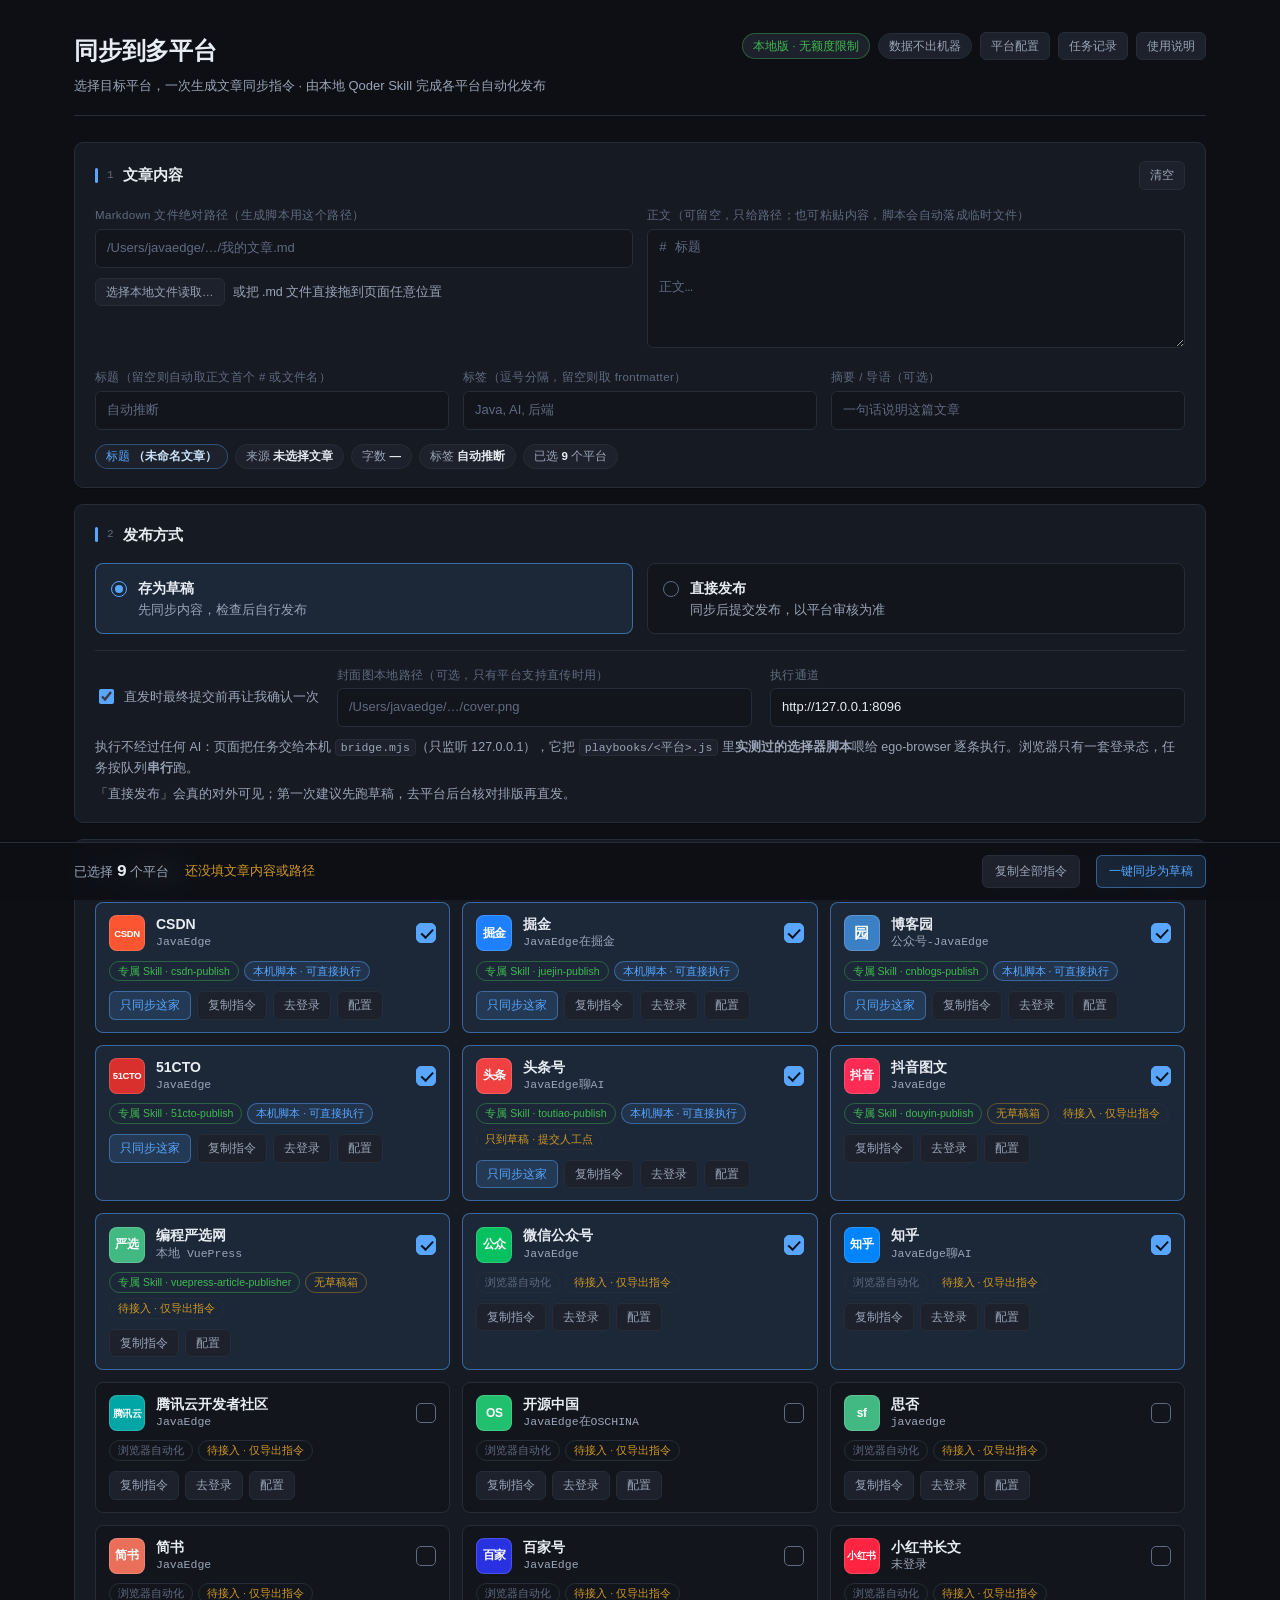
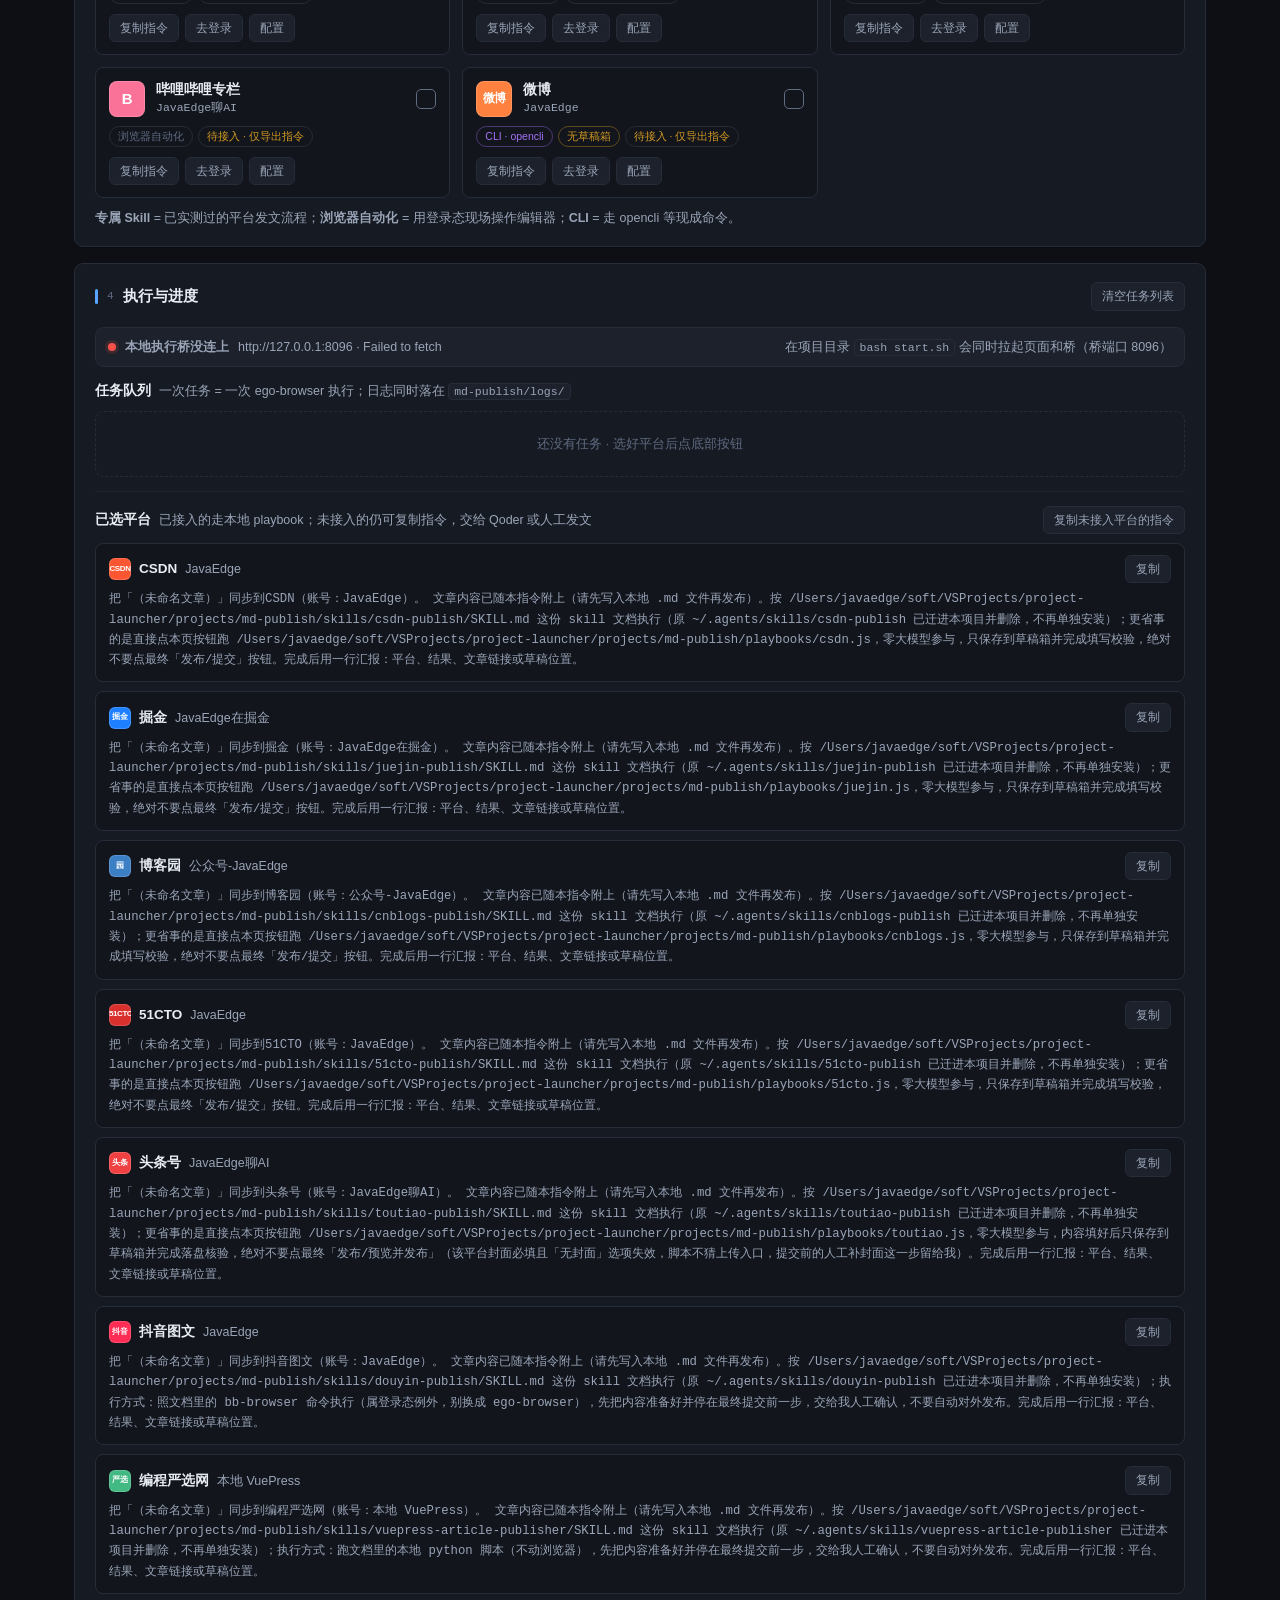
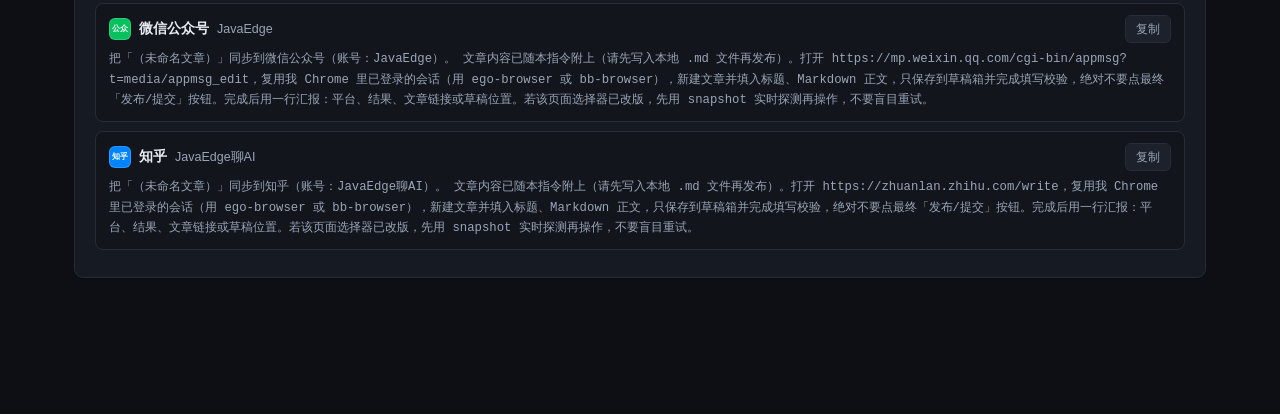
==== commit e4eb1136: "1" ====
--- a/projects/md-publish/index.html
+++ b/projects/md-publish/index.html
@@ -321,10 +321,11 @@
       <li>第 ① 步填文章的<b>绝对路径</b>（Finder 里选中文件 → 右键按住 option → 拷贝为路径名称）。只粘贴正文不填路径也行，但 playbook 需要落盘文件才能读原文。</li>
       <li>第 ② 步选发布方式。<b>第一次跑请选「存为草稿」</b>，到平台后台看一眼排版再决定直发。</li>
       <li>第 ③ 步点选平台。卡片上标 <b>本机脚本</b> 的已经接好（掘金 / CSDN / 博客园 / 51CTO / 头条号），标 <b>待接入</b> 的只能导出指令；想单跑一家就点卡片上的「只同步这家」。</li>
-      <li>点底部「存为草稿 / 直接发布」后，本机 <code class="i">bridge.mjs</code> 会把 <code class="i">playbooks/&lt;平台&gt;.js</code> 喂给 ego-browser 逐条执行——<b>全程没有大模型参与</b>，选择器都是 skill 里实测过的固定路径，所以不限次数、不消耗任何额度。</li>
+      <li>点底部「存为草稿 / 直接发布」后，本机 <code class="i">bridge.mjs</code> 会把 <code class="i">playbooks/&lt;平台&gt;.js</code> 喂给 ego-browser 逐条执行——<b>全程没有大模型参与</b>，选择器都是 <code class="i">skills/&lt;平台&gt;-publish/SKILL.md</code> 里实测过的固定路径，所以不限次数、不消耗任何额度。</li>
       <li>进度在第 ④ 步实时刷新；失败的任务会把页面提示原文写进日志（<code class="i">md-publish/logs/job-*.log</code>），照抄报错就能定位。</li>
       <li>平台报「未登录」时：在弹出的 Ego Lite 窗口里登录一次那个平台，再点一次按钮即可（登录态存在 Ego Lite，不影响你日常 Chrome）。</li>
       <li>只想补发其中几个平台：取消勾选别的平台再点按钮。</li>
+      <li>发文依据已全部收进 <code class="i">md-publish/skills/</code>（8 个目录：五家博客平台的 SKILL.md + 51CTO 的分类快照与预处理脚本 + 抖音图文 + 编程严选网 + 发文地址反查），仓库自带、不依赖 <code class="i">~/.agents/skills</code>；「复制指令」出来的文案直接指向这个目录里的文件，改选择器就改这里。</li>
     </ol>
     <p class="hint">前置条件：本机装有 <code class="i">ego-browser</code>（桥会在 /api/status 里报告能否找到它），并且页面与桥同源在本机打开。桥只监听 127.0.0.1:8096，不对外提供服务。</p>
   </div>
@@ -356,15 +357,17 @@
 <script>
 /* ============================ 数据 ============================ */
 const LS_KEY = 'mdps.v1';
+/* 项目根绝对路径：skill 文档已从 ~/.agents/skills 迁进本仓库 skills/，指令里给绝对路径，任何智能体都能直接读到 */
+const PB_ROOT = '/Users/javaedge/soft/VSProjects/project-launcher/projects/md-publish';
 
 const DEFAULTS = [
-  {id:'csdn',        name:'CSDN',            acc:'JavaEdge',        kind:'skill',  skill:'csdn-publish',  pb:true, editor:'https://editor.csdn.net/md/',                              color:'#fc5531', mark:'CSDN', on:true},
-  {id:'juejin',      name:'掘金',            acc:'JavaEdge在掘金',  kind:'skill',  skill:'juejin-publish',pb:true, editor:'https://juejin.cn/editor/drafts/new?v=2',                   color:'#1e80ff', mark:'掘金', on:true},
-  {id:'cnblogs',     name:'博客园',          acc:'公众号-JavaEdge', kind:'skill',  skill:'cnblogs-publish',pb:true,editor:'https://i.cnblogs.com/articles/edit',                       color:'#3b7fc4', mark:'园',   on:true},
-  {id:'51cto',       name:'51CTO',           acc:'JavaEdge',        kind:'skill',  skill:'51cto-publish', pb:true, editor:'https://blog.51cto.com/blogger/publish?old=1&newBloger=2',   color:'#d9302e', mark:'51CTO',on:true},
-  {id:'toutiao',     name:'头条号',          acc:'JavaEdge聊AI',    kind:'skill',  skill:'toutiao-publish',pb:true, manual:true, editor:'https://mp.toutiao.com/profile_v4/graphic/publish',          color:'#f04142', mark:'头条', on:true},
-  {id:'douyin',      name:'抖音图文',        acc:'JavaEdge',        kind:'skill',  skill:'douyin-publish', editor:'https://creator.douyin.com/',                               color:'#fe2c55', mark:'抖音', on:true, noDraft:true},
-  {id:'vuepress',    name:'编程严选网',      acc:'本地 VuePress',   kind:'skill',  skill:'vuepress-article-publisher', editor:'',                            color:'#42b983', mark:'严选', on:true, noDraft:true},
+  {id:'csdn',        name:'CSDN',            acc:'JavaEdge',        kind:'skill',  skill:'csdn-publish',  pb:true, skillFile:'skills/csdn-publish/SKILL.md',    editor:'https://editor.csdn.net/md/',                              color:'#fc5531', mark:'CSDN', on:true},
+  {id:'juejin',      name:'掘金',            acc:'JavaEdge在掘金',  kind:'skill',  skill:'juejin-publish',pb:true, skillFile:'skills/juejin-publish/SKILL.md',  editor:'https://juejin.cn/editor/drafts/new?v=2',                   color:'#1e80ff', mark:'掘金', on:true},
+  {id:'cnblogs',     name:'博客园',          acc:'公众号-JavaEdge', kind:'skill',  skill:'cnblogs-publish',pb:true,skillFile:'skills/cnblogs-publish/SKILL.md', editor:'https://i.cnblogs.com/articles/edit',                       color:'#3b7fc4', mark:'园',   on:true},
+  {id:'51cto',       name:'51CTO',           acc:'JavaEdge',        kind:'skill',  skill:'51cto-publish', pb:true, skillFile:'skills/51cto-publish/SKILL.md',   editor:'https://blog.51cto.com/blogger/publish?old=1&newBloger=2',   color:'#d9302e', mark:'51CTO',on:true},
+  {id:'toutiao',     name:'头条号',          acc:'JavaEdge聊AI',    kind:'skill',  skill:'toutiao-publish',pb:true, manual:true, skillFile:'skills/toutiao-publish/SKILL.md', editor:'https://mp.toutiao.com/profile_v4/graphic/publish',          color:'#f04142', mark:'头条', on:true},
+  {id:'douyin',      name:'抖音图文',        acc:'JavaEdge',        kind:'skill',  skill:'douyin-publish', skillFile:'skills/douyin-publish/SKILL.md', tool:'照文档里的 bb-browser 命令执行（属登录态例外，别换成 ego-browser）', editor:'https://creator.douyin.com/',                               color:'#fe2c55', mark:'抖音', on:true, noDraft:true},
+  {id:'vuepress',    name:'编程严选网',      acc:'本地 VuePress',   kind:'skill',  skill:'vuepress-article-publisher', skillFile:'skills/vuepress-article-publisher/SKILL.md', tool:'跑文档里的本地 python 脚本（不动浏览器）', editor:'',                            color:'#42b983', mark:'严选', on:true, noDraft:true},
   {id:'wechat',      name:'微信公众号',      acc:'JavaEdge',        kind:'browser',skill:'',                editor:'https://mp.weixin.qq.com/cgi-bin/appmsg?t=media/appmsg_edit', color:'#07c160', mark:'公众', on:true},
   {id:'zhihu',       name:'知乎',            acc:'JavaEdge聊AI',    kind:'browser',skill:'',                editor:'https://zhuanlan.zhihu.com/write',                         color:'#0084ff', mark:'知乎', on:true},
   {id:'cnblog_dev',  name:'腾讯云开发者社区', acc:'JavaEdge',        kind:'browser',skill:'',                editor:'https://cloud.tencent.com/developer/article/write',         color:'#00a6a6', mark:'腾讯云',on:false},
@@ -380,8 +383,8 @@
 /* ============================ 状态 ============================ */
 const saved = load();
 const P = (saved.platforms && saved.platforms.length) ? saved.platforms : DEFAULTS.map(x => ({...x}));
-// 老存档没有 pb 字段（是否已接 playbook）：以代码里的 DEFAULTS 为准回填
-P.forEach(p => { const d = DEFAULTS.find(x => x.id === p.id); if (d) { if (p.pb === undefined) p.pb = d.pb; if (p.manual === undefined) p.manual = d.manual } });
+// 老存档没有 pb / manual / skillFile 字段（是否已接 playbook、只到草稿、项目内 skill 文档）：以代码里的 DEFAULTS 为准回填
+P.forEach(p => { const d = DEFAULTS.find(x => x.id === p.id); if (d) { if (p.pb === undefined) p.pb = d.pb; if (p.manual === undefined) p.manual = d.manual; if (p.skillFile === undefined) p.skillFile = d.skillFile; if (p.tool === undefined) p.tool = d.tool } });
 const S = Object.assign({
   path:'', body:'', title:'', tags:'', excerpt:'',
   mode:'draft', confirm:true, cover:'', bridge:'http://127.0.0.1:8096'
@@ -461,7 +464,11 @@
   const src = articleSource();
   const head = '把「' + parseArticle().title + '」同步到' + p.name + '（账号：' + p.acc + '）。';
   if (p.kind === 'skill') {
-    return head + ' ' + src + '。用 ' + p.skill + ' 这个 skill 执行，' + modeText(p) + '。' + tail() + '。';
+    const how = p.skillFile
+      ? '按 ' + PB_ROOT + '/' + p.skillFile + ' 这份 skill 文档执行（原 ~/.agents/skills/' + p.skill + ' 已迁进本项目并删除，不再单独安装）' + (p.tool ? '；执行方式：' + p.tool : '')
+      : '用 ' + p.skill + ' 这个 skill 执行';
+    const pb = p.pb ? '；更省事的是直接点本页按钮跑 ' + PB_ROOT + '/playbooks/' + p.id + '.js，零大模型参与' : '';
+    return head + ' ' + src + '。' + how + pb + '，' + modeText(p) + '。' + tail() + '。';
   }
   if (p.kind === 'cli') {
     return head + ' ' + src + '。用 ' + p.skill + ' 等现成 CLI 能力完成' + p.name + '发文，' + modeText(p) + '。' + tail() + '。';
